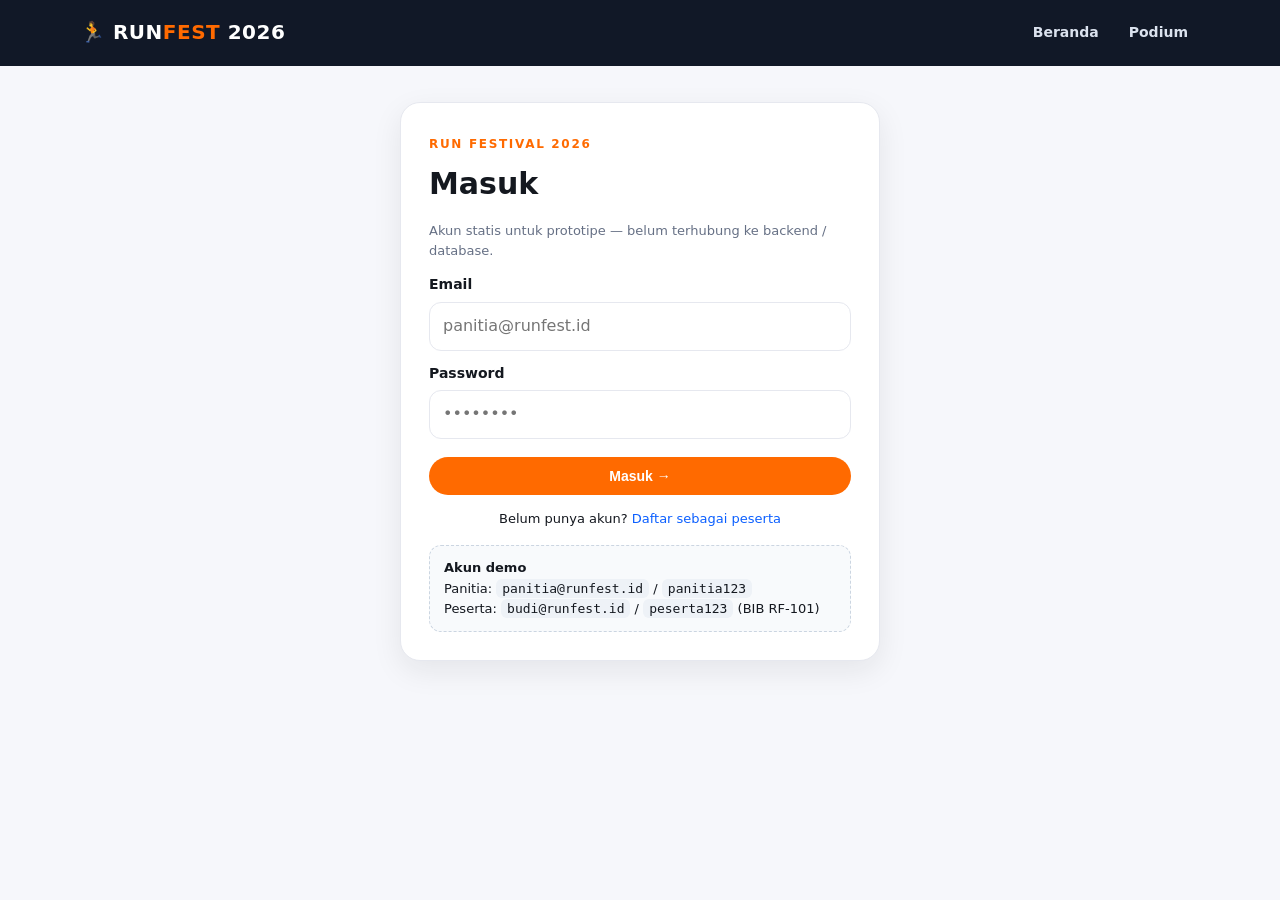
==== login.html @ 7f455e6c "init repo" ====
<!doctype html>
<html lang="id">
    <head>
        <meta charset="UTF-8" />
        <meta name="viewport" content="width=device-width, initial-scale=1" />
        <title>Masuk — Run Festival 2026</title>
        <link rel="stylesheet" href="styles/style.css" />
        <link rel="stylesheet" href="styles/auth.css" />
    </head>
    <body>
        <header class="topbar">
            <div class="container topbar-inner">
                <a class="logo" href="index.html"
                    >🏃 RUN<span>FEST</span> 2026</a
                >
                <input type="checkbox" id="navToggle" class="nav-toggle">
                <label for="navToggle" class="hamburger" aria-label="Buka menu">☰</label>
                <nav class="nav">
                    <a href="index.html">Beranda</a
                    ><a href="pages/podium.html">Podium</a>
                </nav>
            </div>
        </header>
        <main class="container">
            <div class="auth-wrap">
                <div class="auth-card">
                    <span class="kicker">Run Festival 2026</span>
                    <h1>Masuk</h1>
                    <p class="muted small">
                        Akun statis untuk prototipe — belum terhubung ke backend
                        / database.
                    </p>
                    <div id="msg"></div>
                    <form id="formLogin">
                        <label>Email</label
                        ><input
                            type="email"
                            id="email"
                            required
                            placeholder="panitia@runfest.id"
                        />
                        <label>Password</label
                        ><input
                            type="password"
                            id="pass"
                            required
                            placeholder="••••••••"
                        />
                        <button
                            class="btn"
                            style="
                                width: 100%;
                                justify-content: center;
                                margin-top: 18px;
                            "
                            type="submit"
                        >
                            Masuk →
                        </button>
                    </form>
                    <p
                        class="small"
                        style="text-align: center; margin-top: 14px"
                    >
                        Belum punya akun?
                        <a href="register.html">Daftar sebagai peserta</a>
                    </p>
                    <div class="demo">
                        <b>Akun demo</b><br />
                        Panitia: <code>panitia@runfest.id</code> /
                        <code>panitia123</code><br />
                        Peserta: <code>budi@runfest.id</code> /
                        <code>peserta123</code> (BIB RF-101)
                    </div>
                </div>
            </div>
        </main>
        <script src="scripts/data.js"></script>
        <script src="scripts/auth.js"></script>
        <script>
            document
                .getElementById("formLogin")
                .addEventListener("submit", (e) => {
                    e.preventDefault();
                    const u = login(
                        document.getElementById("email").value,
                        document.getElementById("pass").value,
                    );
                    if (!u) {
                        document.getElementById("msg").innerHTML =
                            '<div class="alert err">Email / password salah. Coba akun demo di bawah.</div>';
                        return;
                    }
                    location.href =
                        u.role === "panitia"
                            ? "pages/dashboard.html"
                            : "pages/peserta.html";
                });
        </script>
    </body>
</html>
---- styles/style.css ----
/* style.css — global: tokens, layout, nav, kartu, tombol, tabel, badge */
:root {
    --bg: #f6f7fb;
    --card: #fff;
    --ink: #14181f;
    --muted: #667085;
    --line: #e6e8ef;
    --orange: #ff6a00;
    --orange2: #ff9a3d;
    --blue: #0b5fff;
    --green: #0e9f6e;
    --red: #e5484d;
    --yellow: #ffc531;
    --purple: #7c3aed;
    --radius: 16px;
    --shadow: 0 10px 30px rgba(20, 24, 31, 0.08);
}
* {
    box-sizing: border-box;
}
body {
    margin: 0;
    font-family:
        Inter,
        system-ui,
        -apple-system,
        Segoe UI,
        Roboto,
        Arial,
        sans-serif;
    background: var(--bg);
    color: var(--ink);
    line-height: 1.55;
}
a {
    color: var(--blue);
    text-decoration: none;
}
a:hover {
    text-decoration: underline;
}
.container {
    max-width: 1120px;
    margin: 0 auto;
    padding: 0 20px;
}
.topbar {
    background: #111827;
    color: #fff;
    position: sticky;
    top: 0;
    z-index: 10;
}
.topbar-inner {
    display: flex;
    align-items: center;
    justify-content: space-between;
    gap: 16px;
    padding: 14px 0;
}
.logo {
    font-weight: 900;
    letter-spacing: 0.5px;
    color: #fff;
    font-size: 20px;
}
.logo span {
    color: var(--orange);
}
.nav {
    display: flex;
    gap: 6px;
    flex-wrap: wrap;
}
.nav a {
    color: #dbe2ee;
    padding: 8px 12px;
    border-radius: 999px;
    font-weight: 600;
    font-size: 14px;
}
.nav a.active,
.nav a:hover {
    background: #fff;
    color: #111827;
    text-decoration: none;
}
.btn {
    display: inline-flex;
    align-items: center;
    gap: 8px;
    border: 0;
    cursor: pointer;
    border-radius: 999px;
    padding: 11px 18px;
    font-weight: 800;
    font-size: 14px;
    background: var(--orange);
    color: #fff;
}
.btn:hover {
    filter: brightness(1.05);
    text-decoration: none;
}
.btn.blue {
    background: var(--blue);
}
.btn.dark {
    background: #111827;
}
.btn.green {
    background: var(--green);
}
.btn.ghost {
    background: #fff;
    color: var(--ink);
    border: 1.5px solid var(--line);
}
.btn.small {
    padding: 8px 13px;
    font-size: 13px;
}
.btn:disabled {
    opacity: 0.5;
    cursor: not-allowed;
}
.grid {
    display: grid;
    gap: 16px;
}
.grid2 {
    grid-template-columns: repeat(2, 1fr);
}
.grid3 {
    grid-template-columns: repeat(3, 1fr);
}
.grid4 {
    grid-template-columns: repeat(4, 1fr);
}
@media (max-width: 820px) {
    .grid2,
    .grid3,
    .grid4 {
        grid-template-columns: 1fr;
    }
    .nav {
        font-size: 13px;
    }
}
.card {
    background: var(--card);
    border: 1px solid var(--line);
    border-radius: var(--radius);
    box-shadow: var(--shadow);
    padding: 20px;
}
a.card,
.card.clickable {
    text-decoration: none;
    color: inherit;
    cursor: pointer;
}
a.card:hover,
.card.clickable:hover {
    border-color: var(--orange);
    transform: translateY(-2px);
}
.card .lihat {
    color: var(--blue);
    font-weight: 800;
    font-size: 13px;
}
.card h2,
.card h3 {
    margin: 0 0 8px;
}
.muted {
    color: var(--muted);
}
.small {
    font-size: 13px;
}
.big {
    font-size: 34px;
    font-weight: 900;
    line-height: 1.1;
}
.kicker {
    font-size: 12px;
    letter-spacing: 0.14em;
    text-transform: uppercase;
    color: var(--orange);
    font-weight: 900;
}
.badge {
    display: inline-block;
    padding: 4px 10px;
    border-radius: 999px;
    font-size: 12px;
    font-weight: 800;
    background: #eef2ff;
    color: #24365e;
}
.badge.ok {
    background: #dcfce7;
    color: #065f46;
}
.badge.warn {
    background: #fef3c7;
    color: #92400e;
}
.badge.bad {
    background: #fee2e2;
    color: #991b1b;
}
.badge.info {
    background: #dbeafe;
    color: #1e40af;
}
.badge.gold {
    background: #fef08a;
    color: #713f12;
}
table {
    width: 100%;
    border-collapse: collapse;
    font-size: 14px;
}
th,
td {
    padding: 10px 8px;
    border-bottom: 1px solid var(--line);
    text-align: left;
    vertical-align: top;
}
th {
    color: var(--muted);
    font-size: 12px;
    text-transform: uppercase;
    letter-spacing: 0.06em;
}
input,
select,
textarea {
    width: 100%;
    padding: 11px 13px;
    border: 1.5px solid var(--line);
    border-radius: 12px;
    font: inherit;
    background: #fff;
}
label {
    font-weight: 700;
    font-size: 14px;
    display: block;
    margin: 12px 0 6px;
}
.form-row {
    display: grid;
    grid-template-columns: 1fr 1fr;
    gap: 14px;
}
@media (max-width: 640px) {
    .form-row {
        grid-template-columns: 1fr;
    }
}
.alert {
    padding: 13px 15px;
    border-radius: 12px;
    background: #fff7ed;
    border: 1px solid #fed7aa;
    font-size: 14px;
}
.alert.ok {
    background: #ecfdf5;
    border-color: #a7f3d0;
}
.alert.err {
    background: #fef2f2;
    border-color: #fecaca;
}
.footer {
    padding: 32px 0;
    color: var(--muted);
    font-size: 13px;
}
.flow {
    display: grid;
    grid-template-columns: repeat(5, 1fr);
    gap: 12px;
}

/* Hamburger menu HP */
.nav-toggle {
    display: none;
}
.hamburger {
    display: none;
}

@media (max-width: 820px) {
    .flow {
        grid-template-columns: 1fr;
    }

    .logo {
        white-space: nowrap;
        font-size: 18px;
    }
    .hamburger {
        display: grid;
        place-items: center;
        width: 42px;
        height: 42px;
        border: 1.5px solid rgba(255, 255, 255, 0.35);
        border-radius: 10px;
        font-size: 22px;
        cursor: pointer;
        line-height: 1;
    }
    .nav {
        display: none;
        position: absolute;
        top: 100%;
        left: 0;
        right: 0;
        background: #111827;
        flex-direction: column;
        padding: 12px 20px 16px;
        gap: 2px;
        box-shadow: 0 12px 24px rgba(0, 0, 0, 0.25);
    }
    .nav a {
        display: block;
        padding: 11px 12px;
    }
    .nav-toggle:checked ~ .nav {
        display: flex;
    }
}

.step {
    background: #fff;
    border: 1px solid var(--line);
    border-radius: 16px;
    padding: 16px;
}
.step b {
    display: block;
    font-size: 28px;
}
.timeline {
    list-style: none;
    padding: 0;
    margin: 0;
}
.timeline li {
    display: flex;
    gap: 12px;
    padding: 12px 0;
    border-bottom: 1px dashed var(--line);
}
.dot {
    width: 30px;
    height: 30px;
    border-radius: 50%;
    display: grid;
    place-items: center;
    background: #e5e7eb;
    font-weight: 900;
    flex: 0 0 30px;
}
.dot.done {
    background: var(--green);
    color: #fff;
}
.dot.now {
    background: var(--orange);
    color: #fff;
}
.qr-box {
    display: grid;
    place-items: center;
    background: #fff;
    border: 2px dashed var(--line);
    border-radius: 16px;
    padding: 18px;
    min-height: 230px;
}
.qr-box img,
.qr-box canvas {
    max-width: 200px;
    height: auto;
}

/*/* Hamburger menu HP
.nav-toggle {
    display: none;
}
.hamburger {
    display: none;
}

@media (max-width: 820px) {
    .logo {
        white-space: nowrap;
        font-size: 18px;
    }
    .hamburger {
        display: grid;
        place-items: center;
        width: 42px;
        height: 42px;
        border: 1.5px solid rgba(255, 255, 255, 0.35);
        border-radius: 10px;
        font-size: 22px;
        cursor: pointer;
        line-height: 1;
    }
    .nav {
        display: none;
        position: absolute;
        top: 100%;
        left: 0;
        right: 0;
        background: #111827;
        flex-direction: column;
        padding: 12px 20px 16px;
        gap: 2px;
        box-shadow: 0 12px 24px rgba(0, 0, 0, 0.25);
    }
    .nav a {
        display: block;
        padding: 11px 12px;
    }
    .nav-toggle:checked ~ .nav {
        display: flex;
    }
}*/
---- styles/auth.css ----
/* auth.css — hanya untuk login.html & register.html */
.auth-wrap {
    max-width: 480px;
    margin: 36px auto;
}
.auth-card {
    background: #fff;
    border: 1px solid var(--line);
    border-radius: 20px;
    box-shadow: var(--shadow);
    padding: 28px;
}
.auth-card h1 {
    margin: 6px 0 4px;
    font-size: 30px;
}
.demo {
    background: #f8fafc;
    border: 1px dashed #cbd5e1;
    border-radius: 12px;
    padding: 12px 14px;
    font-size: 13px;
    margin-top: 16px;
}
.demo code {
    background: #eef2f7;
    padding: 2px 6px;
    border-radius: 6px;
}
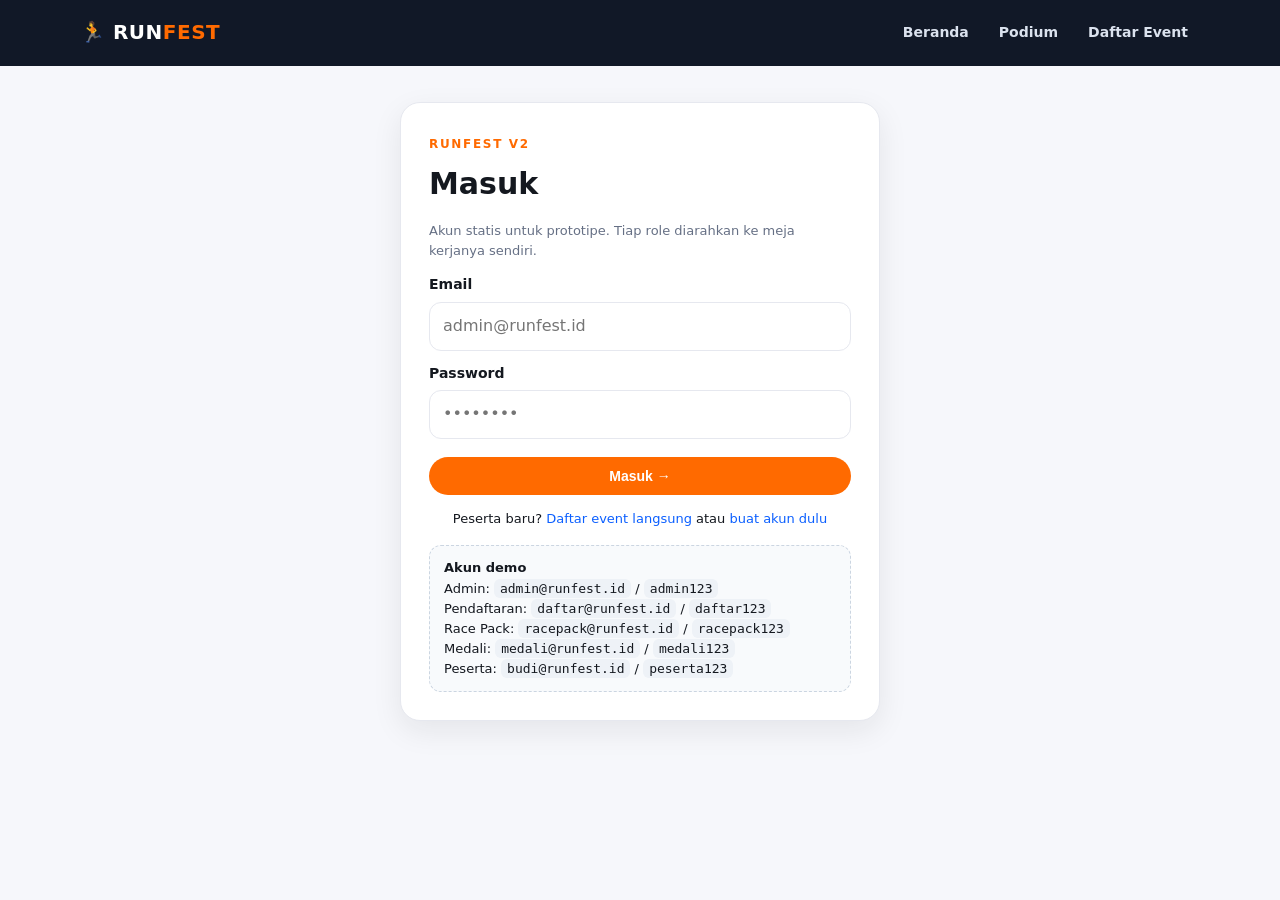
==== commit c5c838dd: "update prototipe" ====
--- a/login.html
+++ b/login.html
@@ -1,101 +1,41 @@
-<!doctype html>
+<!DOCTYPE html>
 <html lang="id">
-    <head>
-        <meta charset="UTF-8" />
-        <meta name="viewport" content="width=device-width, initial-scale=1" />
-        <title>Masuk — Run Festival 2026</title>
-        <link rel="stylesheet" href="styles/style.css" />
-        <link rel="stylesheet" href="styles/auth.css" />
-    </head>
-    <body>
-        <header class="topbar">
-            <div class="container topbar-inner">
-                <a class="logo" href="index.html"
-                    >🏃 RUN<span>FEST</span> 2026</a
-                >
-                <input type="checkbox" id="navToggle" class="nav-toggle">
-                <label for="navToggle" class="hamburger" aria-label="Buka menu">☰</label>
-                <nav class="nav">
-                    <a href="index.html">Beranda</a
-                    ><a href="pages/podium.html">Podium</a>
-                </nav>
-            </div>
-        </header>
-        <main class="container">
-            <div class="auth-wrap">
-                <div class="auth-card">
-                    <span class="kicker">Run Festival 2026</span>
-                    <h1>Masuk</h1>
-                    <p class="muted small">
-                        Akun statis untuk prototipe — belum terhubung ke backend
-                        / database.
-                    </p>
-                    <div id="msg"></div>
-                    <form id="formLogin">
-                        <label>Email</label
-                        ><input
-                            type="email"
-                            id="email"
-                            required
-                            placeholder="panitia@runfest.id"
-                        />
-                        <label>Password</label
-                        ><input
-                            type="password"
-                            id="pass"
-                            required
-                            placeholder="••••••••"
-                        />
-                        <button
-                            class="btn"
-                            style="
-                                width: 100%;
-                                justify-content: center;
-                                margin-top: 18px;
-                            "
-                            type="submit"
-                        >
-                            Masuk →
-                        </button>
-                    </form>
-                    <p
-                        class="small"
-                        style="text-align: center; margin-top: 14px"
-                    >
-                        Belum punya akun?
-                        <a href="register.html">Daftar sebagai peserta</a>
-                    </p>
-                    <div class="demo">
-                        <b>Akun demo</b><br />
-                        Panitia: <code>panitia@runfest.id</code> /
-                        <code>panitia123</code><br />
-                        Peserta: <code>budi@runfest.id</code> /
-                        <code>peserta123</code> (BIB RF-101)
-                    </div>
-                </div>
-            </div>
-        </main>
-        <script src="scripts/data.js"></script>
-        <script src="scripts/auth.js"></script>
-        <script>
-            document
-                .getElementById("formLogin")
-                .addEventListener("submit", (e) => {
-                    e.preventDefault();
-                    const u = login(
-                        document.getElementById("email").value,
-                        document.getElementById("pass").value,
-                    );
-                    if (!u) {
-                        document.getElementById("msg").innerHTML =
-                            '<div class="alert err">Email / password salah. Coba akun demo di bawah.</div>';
-                        return;
-                    }
-                    location.href =
-                        u.role === "panitia"
-                            ? "pages/dashboard.html"
-                            : "pages/peserta.html";
-                });
-        </script>
-    </body>
-</html>
+<head>
+<meta charset="UTF-8"><meta name="viewport" content="width=device-width, initial-scale=1">
+<title>Masuk — RunFest v2</title>
+<link rel="stylesheet" href="styles/style.css"><link rel="stylesheet" href="styles/auth.css">
+</head>
+<body>
+<header class="topbar"><div class="container topbar-inner">
+  <a class="logo" href="index.html">🏃 RUN<span>FEST</span></a>
+  <input type="checkbox" id="navToggle" class="nav-toggle">
+  <label for="navToggle" class="hamburger" aria-label="Buka menu">☰</label>
+  <nav class="nav"><a href="index.html">Beranda</a><a href="pages/podium.html">Podium</a><a href="daftar.html">Daftar Event</a></nav>
+</div></header>
+<main class="container"><div class="auth-wrap"><div class="auth-card">
+  <span class="kicker">RunFest v2</span><h1>Masuk</h1>
+  <p class="muted small">Akun statis untuk prototipe. Tiap role diarahkan ke meja kerjanya sendiri.</p>
+  <div id="msg"></div>
+  <form id="formLogin">
+    <label>Email</label><input type="email" id="email" required placeholder="admin@runfest.id">
+    <label>Password</label><input type="password" id="pass" required placeholder="••••••••">
+    <button class="btn" style="width:100%;justify-content:center;margin-top:18px" type="submit">Masuk →</button>
+  </form>
+  <p class="small" style="text-align:center;margin-top:14px">Peserta baru? <a href="daftar.html">Daftar event langsung</a> atau <a href="register.html">buat akun dulu</a></p>
+  <div class="demo"><b>Akun demo</b><br>
+    Admin: <code>admin@runfest.id</code> / <code>admin123</code><br>
+    Pendaftaran: <code>daftar@runfest.id</code> / <code>daftar123</code><br>
+    Race Pack: <code>racepack@runfest.id</code> / <code>racepack123</code><br>
+    Medali: <code>medali@runfest.id</code> / <code>medali123</code><br>
+    Peserta: <code>budi@runfest.id</code> / <code>peserta123</code></div>
+</div></div></main>
+<script src="scripts/data.js"></script><script src="scripts/auth.js"></script>
+<script>
+document.getElementById("formLogin").addEventListener("submit", e => {
+  e.preventDefault();
+  const u = login(document.getElementById("email").value, document.getElementById("pass").value);
+  if (!u) { document.getElementById("msg").innerHTML = '<div class="alert err">Email / password salah. Coba akun demo di bawah.</div>'; return; }
+  location.href = ROLE_HOME[u.role];
+});
+</script>
+</body></html>
--- a/styles/style.css
+++ b/styles/style.css
@@ -1,440 +1,67 @@
-/* style.css — global: tokens, layout, nav, kartu, tombol, tabel, badge */
-:root {
-    --bg: #f6f7fb;
-    --card: #fff;
-    --ink: #14181f;
-    --muted: #667085;
-    --line: #e6e8ef;
-    --orange: #ff6a00;
-    --orange2: #ff9a3d;
-    --blue: #0b5fff;
-    --green: #0e9f6e;
-    --red: #e5484d;
-    --yellow: #ffc531;
-    --purple: #7c3aed;
-    --radius: 16px;
-    --shadow: 0 10px 30px rgba(20, 24, 31, 0.08);
+/* style.css v2 — global + hamburger HP */
+:root{
+  --bg:#f6f7fb; --card:#fff; --ink:#14181f; --muted:#667085;
+  --line:#e6e8ef; --orange:#ff6a00; --blue:#0b5fff;
+  --green:#0e9f6e; --red:#e5484d; --yellow:#ffc531;
+  --radius:16px; --shadow:0 10px 30px rgba(20,24,31,.08);
 }
-* {
-    box-sizing: border-box;
+*{box-sizing:border-box}
+body{margin:0;font-family:Inter,system-ui,-apple-system,Segoe UI,Roboto,Arial,sans-serif;background:var(--bg);color:var(--ink);line-height:1.55}
+a{color:var(--blue);text-decoration:none}
+a:hover{text-decoration:underline}
+.container{max-width:1120px;margin:0 auto;padding:0 20px}
+.topbar{background:#111827;color:#fff;position:sticky;top:0;z-index:10}
+.topbar-inner{display:flex;align-items:center;justify-content:space-between;gap:16px;padding:14px 0}
+.logo{font-weight:900;letter-spacing:.5px;color:#fff;font-size:20px;white-space:nowrap}
+.logo span{color:var(--orange)}
+.nav{display:flex;gap:6px;flex-wrap:wrap}
+.nav a{color:#dbe2ee;padding:8px 12px;border-radius:999px;font-weight:600;font-size:14px}
+.nav a.active,.nav a:hover{background:#fff;color:#111827;text-decoration:none}
+.nav-toggle{display:none}
+.hamburger{display:none}
+.btn{display:inline-flex;align-items:center;gap:8px;border:0;cursor:pointer;border-radius:999px;padding:11px 18px;font-weight:800;font-size:14px;background:var(--orange);color:#fff}
+.btn:hover{filter:brightness(1.05);text-decoration:none}
+.btn.blue{background:var(--blue)} .btn.dark{background:#111827}
+.btn.green{background:var(--green)} .btn.ghost{background:#fff;color:var(--ink);border:1.5px solid var(--line)}
+.btn.small{padding:8px 13px;font-size:13px} .btn:disabled{opacity:.5;cursor:not-allowed}
+.grid{display:grid;gap:16px}
+.grid2{grid-template-columns:repeat(2,1fr)} .grid3{grid-template-columns:repeat(3,1fr)} .grid4{grid-template-columns:repeat(4,1fr)}
+.card{background:var(--card);border:1px solid var(--line);border-radius:var(--radius);box-shadow:var(--shadow);padding:20px}
+.card h2,.card h3{margin:0 0 8px}
+a.card,.card.clickable{text-decoration:none;color:inherit;cursor:pointer}
+a.card:hover,.card.clickable:hover{border-color:var(--orange);transform:translateY(-2px)}
+.card .lihat{color:var(--blue);font-weight:800;font-size:13px}
+.muted{color:var(--muted)} .small{font-size:13px} .big{font-size:34px;font-weight:900;line-height:1.1}
+.kicker{font-size:12px;letter-spacing:.14em;text-transform:uppercase;color:var(--orange);font-weight:900}
+.badge{display:inline-block;padding:4px 10px;border-radius:999px;font-size:12px;font-weight:800;background:#eef2ff;color:#24365e}
+.badge.ok{background:#dcfce7;color:#065f46} .badge.warn{background:#fef3c7;color:#92400e}
+.badge.bad{background:#fee2e2;color:#991b1b} .badge.info{background:#dbeafe;color:#1e40af}
+.badge.gold{background:#fef08a;color:#713f12}
+table{width:100%;border-collapse:collapse;font-size:14px}
+th,td{padding:10px 8px;border-bottom:1px solid var(--line);text-align:left;vertical-align:top}
+th{color:var(--muted);font-size:12px;text-transform:uppercase;letter-spacing:.06em}
+input,select,textarea{width:100%;padding:11px 13px;border:1.5px solid var(--line);border-radius:12px;font:inherit;background:#fff}
+label{font-weight:700;font-size:14px;display:block;margin:12px 0 6px}
+.form-row{display:grid;grid-template-columns:1fr 1fr;gap:14px}
+.alert{padding:13px 15px;border-radius:12px;background:#fff7ed;border:1px solid #fed7aa;font-size:14px}
+.alert.ok{background:#ecfdf5;border-color:#a7f3d0} .alert.err{background:#fef2f2;border-color:#fecaca}
+.footer{padding:32px 0;color:var(--muted);font-size:13px}
+.flow{display:grid;grid-template-columns:repeat(5,1fr);gap:12px}
+.step{background:#fff;border:1px solid var(--line);border-radius:16px;padding:16px}
+.step b{display:block;font-size:28px}
+.timeline{list-style:none;padding:0;margin:0}
+.timeline li{display:flex;gap:12px;padding:12px 0;border-bottom:1px dashed var(--line)}
+.dot{width:30px;height:30px;border-radius:50%;display:grid;place-items:center;background:#e5e7eb;font-weight:900;flex:0 0 30px}
+.dot.done{background:var(--green);color:#fff} .dot.now{background:var(--orange);color:#fff}
+.qr-box{display:grid;place-items:center;background:#fff;border:2px dashed var(--line);border-radius:16px;padding:18px;min-height:230px}
+.qr-box img,.qr-box canvas{max-width:200px;height:auto}
+@media(max-width:820px){
+  .grid2,.grid3,.grid4{grid-template-columns:1fr}
+  .form-row{grid-template-columns:1fr}
+  .flow{grid-template-columns:1fr}
+  .logo{font-size:18px}
+  .hamburger{display:grid;place-items:center;width:42px;height:42px;border:1.5px solid rgba(255,255,255,.35);border-radius:10px;font-size:22px;cursor:pointer;line-height:1}
+  .nav{display:none;position:absolute;top:100%;left:0;right:0;background:#111827;flex-direction:column;padding:12px 20px 16px;gap:2px;box-shadow:0 12px 24px rgba(0,0,0,.25)}
+  .nav a{display:block;padding:11px 12px}
+  .nav-toggle:checked ~ .nav{display:flex}
 }
-body {
-    margin: 0;
-    font-family:
-        Inter,
-        system-ui,
-        -apple-system,
-        Segoe UI,
-        Roboto,
-        Arial,
-        sans-serif;
-    background: var(--bg);
-    color: var(--ink);
-    line-height: 1.55;
-}
-a {
-    color: var(--blue);
-    text-decoration: none;
-}
-a:hover {
-    text-decoration: underline;
-}
-.container {
-    max-width: 1120px;
-    margin: 0 auto;
-    padding: 0 20px;
-}
-.topbar {
-    background: #111827;
-    color: #fff;
-    position: sticky;
-    top: 0;
-    z-index: 10;
-}
-.topbar-inner {
-    display: flex;
-    align-items: center;
-    justify-content: space-between;
-    gap: 16px;
-    padding: 14px 0;
-}
-.logo {
-    font-weight: 900;
-    letter-spacing: 0.5px;
-    color: #fff;
-    font-size: 20px;
-}
-.logo span {
-    color: var(--orange);
-}
-.nav {
-    display: flex;
-    gap: 6px;
-    flex-wrap: wrap;
-}
-.nav a {
-    color: #dbe2ee;
-    padding: 8px 12px;
-    border-radius: 999px;
-    font-weight: 600;
-    font-size: 14px;
-}
-.nav a.active,
-.nav a:hover {
-    background: #fff;
-    color: #111827;
-    text-decoration: none;
-}
-.btn {
-    display: inline-flex;
-    align-items: center;
-    gap: 8px;
-    border: 0;
-    cursor: pointer;
-    border-radius: 999px;
-    padding: 11px 18px;
-    font-weight: 800;
-    font-size: 14px;
-    background: var(--orange);
-    color: #fff;
-}
-.btn:hover {
-    filter: brightness(1.05);
-    text-decoration: none;
-}
-.btn.blue {
-    background: var(--blue);
-}
-.btn.dark {
-    background: #111827;
-}
-.btn.green {
-    background: var(--green);
-}
-.btn.ghost {
-    background: #fff;
-    color: var(--ink);
-    border: 1.5px solid var(--line);
-}
-.btn.small {
-    padding: 8px 13px;
-    font-size: 13px;
-}
-.btn:disabled {
-    opacity: 0.5;
-    cursor: not-allowed;
-}
-.grid {
-    display: grid;
-    gap: 16px;
-}
-.grid2 {
-    grid-template-columns: repeat(2, 1fr);
-}
-.grid3 {
-    grid-template-columns: repeat(3, 1fr);
-}
-.grid4 {
-    grid-template-columns: repeat(4, 1fr);
-}
-@media (max-width: 820px) {
-    .grid2,
-    .grid3,
-    .grid4 {
-        grid-template-columns: 1fr;
-    }
-    .nav {
-        font-size: 13px;
-    }
-}
-.card {
-    background: var(--card);
-    border: 1px solid var(--line);
-    border-radius: var(--radius);
-    box-shadow: var(--shadow);
-    padding: 20px;
-}
-a.card,
-.card.clickable {
-    text-decoration: none;
-    color: inherit;
-    cursor: pointer;
-}
-a.card:hover,
-.card.clickable:hover {
-    border-color: var(--orange);
-    transform: translateY(-2px);
-}
-.card .lihat {
-    color: var(--blue);
-    font-weight: 800;
-    font-size: 13px;
-}
-.card h2,
-.card h3 {
-    margin: 0 0 8px;
-}
-.muted {
-    color: var(--muted);
-}
-.small {
-    font-size: 13px;
-}
-.big {
-    font-size: 34px;
-    font-weight: 900;
-    line-height: 1.1;
-}
-.kicker {
-    font-size: 12px;
-    letter-spacing: 0.14em;
-    text-transform: uppercase;
-    color: var(--orange);
-    font-weight: 900;
-}
-.badge {
-    display: inline-block;
-    padding: 4px 10px;
-    border-radius: 999px;
-    font-size: 12px;
-    font-weight: 800;
-    background: #eef2ff;
-    color: #24365e;
-}
-.badge.ok {
-    background: #dcfce7;
-    color: #065f46;
-}
-.badge.warn {
-    background: #fef3c7;
-    color: #92400e;
-}
-.badge.bad {
-    background: #fee2e2;
-    color: #991b1b;
-}
-.badge.info {
-    background: #dbeafe;
-    color: #1e40af;
-}
-.badge.gold {
-    background: #fef08a;
-    color: #713f12;
-}
-table {
-    width: 100%;
-    border-collapse: collapse;
-    font-size: 14px;
-}
-th,
-td {
-    padding: 10px 8px;
-    border-bottom: 1px solid var(--line);
-    text-align: left;
-    vertical-align: top;
-}
-th {
-    color: var(--muted);
-    font-size: 12px;
-    text-transform: uppercase;
-    letter-spacing: 0.06em;
-}
-input,
-select,
-textarea {
-    width: 100%;
-    padding: 11px 13px;
-    border: 1.5px solid var(--line);
-    border-radius: 12px;
-    font: inherit;
-    background: #fff;
-}
-label {
-    font-weight: 700;
-    font-size: 14px;
-    display: block;
-    margin: 12px 0 6px;
-}
-.form-row {
-    display: grid;
-    grid-template-columns: 1fr 1fr;
-    gap: 14px;
-}
-@media (max-width: 640px) {
-    .form-row {
-        grid-template-columns: 1fr;
-    }
-}
-.alert {
-    padding: 13px 15px;
-    border-radius: 12px;
-    background: #fff7ed;
-    border: 1px solid #fed7aa;
-    font-size: 14px;
-}
-.alert.ok {
-    background: #ecfdf5;
-    border-color: #a7f3d0;
-}
-.alert.err {
-    background: #fef2f2;
-    border-color: #fecaca;
-}
-.footer {
-    padding: 32px 0;
-    color: var(--muted);
-    font-size: 13px;
-}
-.flow {
-    display: grid;
-    grid-template-columns: repeat(5, 1fr);
-    gap: 12px;
-}
-
-/* Hamburger menu HP */
-.nav-toggle {
-    display: none;
-}
-.hamburger {
-    display: none;
-}
-
-@media (max-width: 820px) {
-    .flow {
-        grid-template-columns: 1fr;
-    }
-
-    .logo {
-        white-space: nowrap;
-        font-size: 18px;
-    }
-    .hamburger {
-        display: grid;
-        place-items: center;
-        width: 42px;
-        height: 42px;
-        border: 1.5px solid rgba(255, 255, 255, 0.35);
-        border-radius: 10px;
-        font-size: 22px;
-        cursor: pointer;
-        line-height: 1;
-    }
-    .nav {
-        display: none;
-        position: absolute;
-        top: 100%;
-        left: 0;
-        right: 0;
-        background: #111827;
-        flex-direction: column;
-        padding: 12px 20px 16px;
-        gap: 2px;
-        box-shadow: 0 12px 24px rgba(0, 0, 0, 0.25);
-    }
-    .nav a {
-        display: block;
-        padding: 11px 12px;
-    }
-    .nav-toggle:checked ~ .nav {
-        display: flex;
-    }
-}
-
-.step {
-    background: #fff;
-    border: 1px solid var(--line);
-    border-radius: 16px;
-    padding: 16px;
-}
-.step b {
-    display: block;
-    font-size: 28px;
-}
-.timeline {
-    list-style: none;
-    padding: 0;
-    margin: 0;
-}
-.timeline li {
-    display: flex;
-    gap: 12px;
-    padding: 12px 0;
-    border-bottom: 1px dashed var(--line);
-}
-.dot {
-    width: 30px;
-    height: 30px;
-    border-radius: 50%;
-    display: grid;
-    place-items: center;
-    background: #e5e7eb;
-    font-weight: 900;
-    flex: 0 0 30px;
-}
-.dot.done {
-    background: var(--green);
-    color: #fff;
-}
-.dot.now {
-    background: var(--orange);
-    color: #fff;
-}
-.qr-box {
-    display: grid;
-    place-items: center;
-    background: #fff;
-    border: 2px dashed var(--line);
-    border-radius: 16px;
-    padding: 18px;
-    min-height: 230px;
-}
-.qr-box img,
-.qr-box canvas {
-    max-width: 200px;
-    height: auto;
-}
-
-/*/* Hamburger menu HP
-.nav-toggle {
-    display: none;
-}
-.hamburger {
-    display: none;
-}
-
-@media (max-width: 820px) {
-    .logo {
-        white-space: nowrap;
-        font-size: 18px;
-    }
-    .hamburger {
-        display: grid;
-        place-items: center;
-        width: 42px;
-        height: 42px;
-        border: 1.5px solid rgba(255, 255, 255, 0.35);
-        border-radius: 10px;
-        font-size: 22px;
-        cursor: pointer;
-        line-height: 1;
-    }
-    .nav {
-        display: none;
-        position: absolute;
-        top: 100%;
-        left: 0;
-        right: 0;
-        background: #111827;
-        flex-direction: column;
-        padding: 12px 20px 16px;
-        gap: 2px;
-        box-shadow: 0 12px 24px rgba(0, 0, 0, 0.25);
-    }
-    .nav a {
-        display: block;
-        padding: 11px 12px;
-    }
-    .nav-toggle:checked ~ .nav {
-        display: flex;
-    }
-}*/
--- a/styles/auth.css
+++ b/styles/auth.css
@@ -1,29 +1,6 @@
-/* auth.css — hanya untuk login.html & register.html */
-.auth-wrap {
-    max-width: 480px;
-    margin: 36px auto;
-}
-.auth-card {
-    background: #fff;
-    border: 1px solid var(--line);
-    border-radius: 20px;
-    box-shadow: var(--shadow);
-    padding: 28px;
-}
-.auth-card h1 {
-    margin: 6px 0 4px;
-    font-size: 30px;
-}
-.demo {
-    background: #f8fafc;
-    border: 1px dashed #cbd5e1;
-    border-radius: 12px;
-    padding: 12px 14px;
-    font-size: 13px;
-    margin-top: 16px;
-}
-.demo code {
-    background: #eef2f7;
-    padding: 2px 6px;
-    border-radius: 6px;
-}
+/* auth.css v2 */
+.auth-wrap{max-width:480px;margin:36px auto}
+.auth-card{background:#fff;border:1px solid var(--line);border-radius:20px;box-shadow:var(--shadow);padding:28px}
+.auth-card h1{margin:6px 0 4px;font-size:30px}
+.demo{background:#f8fafc;border:1px dashed #cbd5e1;border-radius:12px;padding:12px 14px;font-size:13px;margin-top:16px}
+.demo code{background:#eef2f7;padding:2px 6px;border-radius:6px}
